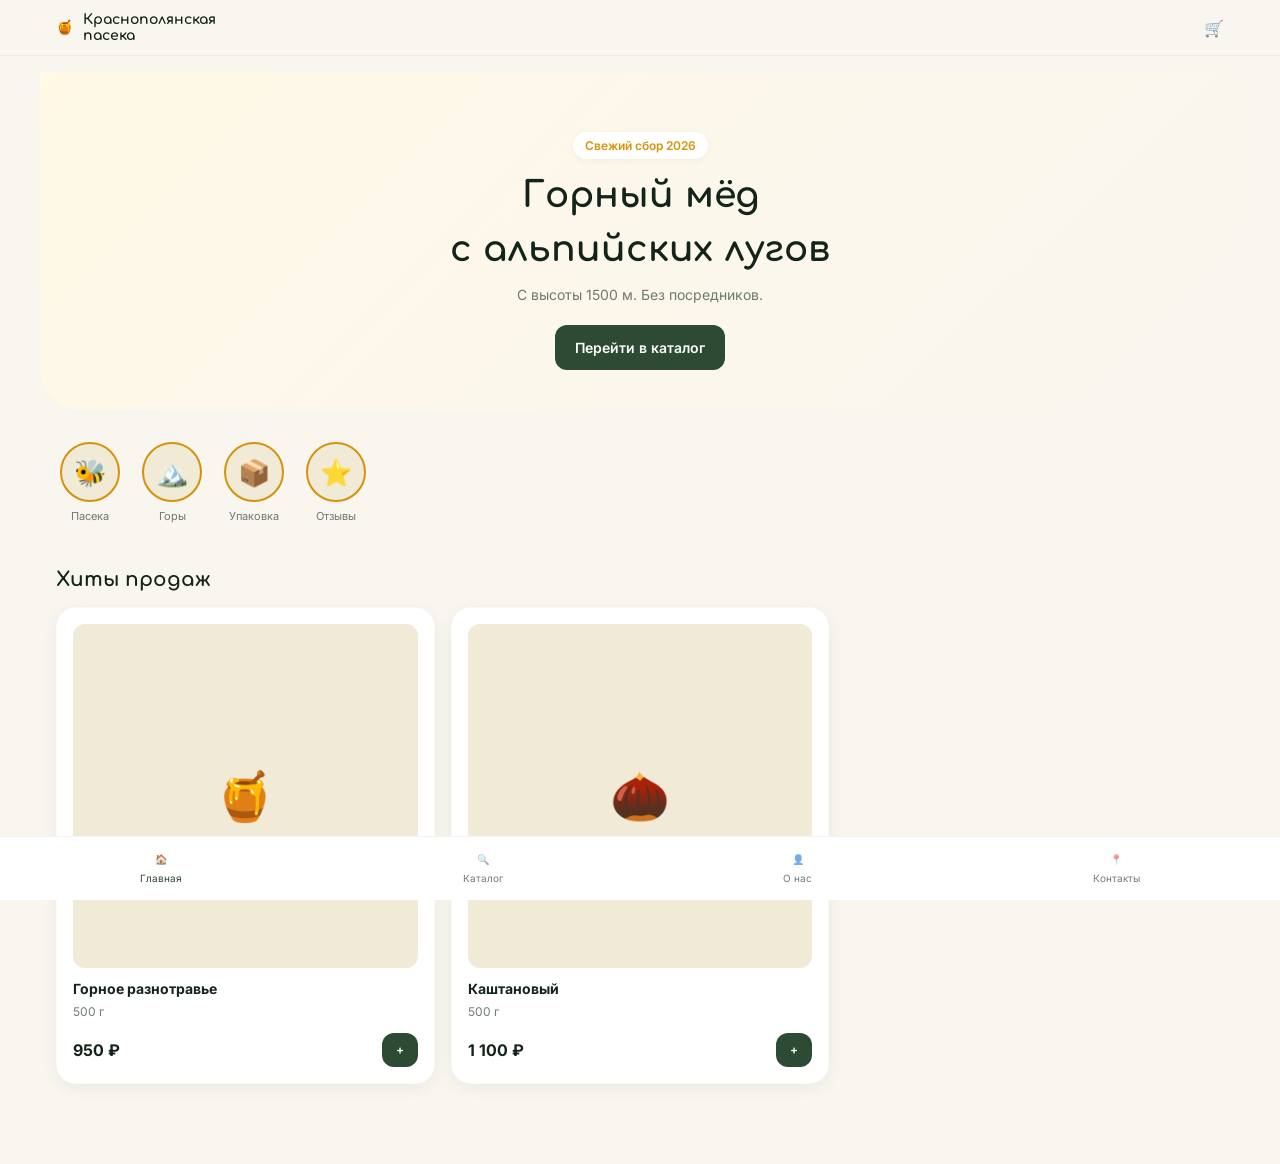
==== index.html @ b3fea141 "🚀 Initial commit: Krasnopolyanskaya paseka website" ====
<!DOCTYPE html>
<html lang="ru">
<head>
  <meta charset="UTF-8">
  <meta name="viewport" content="width=device-width, initial-scale=1.0">
  <title>Краснополянская пасека | Горный мёд</title>
  <link href="https://fonts.googleapis.com/css2?family=Comfortaa:wght@400;700&family=Inter:wght@400;500;600&display=swap" rel="stylesheet">
  <link rel="stylesheet" href="css/variables.css">
  <link rel="stylesheet" href="css/reset.css">
  <link rel="stylesheet" href="css/layout.css">
  <link rel="stylesheet" href="css/components.css">
  <link rel="stylesheet" href="css/pages.css">
</head>
<body>
  <header class="site-header">
    <div class="container header-inner">
      <a href="index.html" class="logo">🍯 <span>Краснополянская<br>пасека</span></a>
      <button onclick="toggleDrawer()" style="position:relative;">🛒 <span class="cart-badge">0</span></button>
    </div>
  </header>

  <main>
    <section class="hero container">
      <span style="background:#fff;padding:6px 12px;border-radius:20px;font-size:12px;font-weight:600;color:var(--color-honey);box-shadow:0 2px 8px rgba(0,0,0,0.05);">Свежий сбор 2026</span>
      <h1>Горный мёд<br>с альпийских лугов</h1>
      <p>С высоты 1500 м. Без посредников.</p>
      <a href="catalog.html" class="btn btn-primary">Перейти в каталог</a>
    </section>

    <section class="container">
      <div class="stories-row">
        <div class="story-item"><div class="story-icon">🐝</div><div class="story-label">Пасека</div></div>
        <div class="story-item"><div class="story-icon">🏔️</div><div class="story-label">Горы</div></div>
        <div class="story-item"><div class="story-icon">📦</div><div class="story-label">Упаковка</div></div>
        <div class="story-item"><div class="story-icon">⭐</div><div class="story-label">Отзывы</div></div>
      </div>

      <h2 class="section-title">Хиты продаж</h2>
      <div class="product-grid">
        <a href="product.html?id=1" class="card product-card">
          <div class="product-img">🍯</div>
          <h3 style="font-size:14px;">Горное разнотравье</h3>
          <p style="font-size:12px;color:var(--text-muted);margin:4px 0 12px;">500 г</p>
          <div class="product-meta">
            <span style="font-weight:700;">950 ₽</span>
            <button class="btn btn-primary btn-sm" onclick="event.preventDefault(); window.cart.add({id:1,name:'Горное разнотравье',price:950,img:'🍯'})">+</button>
          </div>
        </a>
        <a href="product.html?id=2" class="card product-card">
          <div class="product-img">🌰</div>
          <h3 style="font-size:14px;">Каштановый</h3>
          <p style="font-size:12px;color:var(--text-muted);margin:4px 0 12px;">500 г</p>
          <div class="product-meta">
            <span style="font-weight:700;">1 100 ₽</span>
            <button class="btn btn-primary btn-sm" onclick="event.preventDefault(); window.cart.add({id:2,name:'Каштановый',price:1100,img:'🌰'})">+</button>
          </div>
        </a>
      </div>
    </section>
  </main>

  <nav class="bottom-nav">
    <a href="index.html" class="nav-link active">🏠<span>Главная</span></a>
    <a href="catalog.html" class="nav-link">🔍<span>Каталог</span></a>
    <a href="about.html" class="nav-link">👤<span>О нас</span></a>
    <a href="contacts.html" class="nav-link">📍<span>Контакты</span></a>
  </nav>

  <div class="drawer-overlay" id="cart-overlay" onclick="toggleDrawer()"></div>
  <aside class="drawer" id="cart-drawer">
    <div style="padding:16px;border-bottom:1px solid #eee;display:flex;justify-content:space-between;">
      <b>Корзина</b> <button onclick="toggleDrawer()">✕</button>
    </div>
    <div id="cart-items" style="padding:16px;flex:1;overflow-y:auto;"></div>
    <div style="padding:16px;border-top:1px solid #eee;background:#fff;">
      <div style="display:flex;justify-content:space-between;margin-bottom:12px;">
        <span>Итого:</span> <span id="cart-total" style="font-weight:700;font-size:18px;">0 ₽</span>
      </div>
      <a href="cart.html" class="btn btn-primary" style="width:100%;">Оформить заказ</a>
    </div>
  </aside>

  <div class="toast" id="toast"></div>
  <script src="js/app.js" type="module"></script>
</body>
</html>
---- css/variables.css ----
:root {
  --color-honey: #D4930A;
  --color-honey-light: #FFF9E6;
  --color-pine: #2C4A34;
  --color-pine-dark: #14241B;
  --color-cream: #F9F6F0;
  --color-sand: #F0EAD6;
  --text-muted: rgba(20, 36, 27, 0.6);
  
  --font-display: 'Comfortaa', system-ui, sans-serif;
  --font-body: 'Inter', system-ui, sans-serif;
  
  --radius-sm: 8px;
  --radius-md: 12px;
  --radius-lg: 20px;
  --radius-full: 999px;
  
  --shadow-soft: 0 4px 16px rgba(20, 36, 27, 0.06);
  
  --header-height: 56px;
  --nav-height: 64px;
}
---- css/layout.css ----
.container { width: 100%; max-width: 1200px; margin: 0 auto; padding: 0 16px; }

.site-header {
  position: fixed; top: 0; left: 0; width: 100%; height: var(--header-height);
  background: rgba(249, 246, 240, 0.95); backdrop-filter: blur(10px);
  border-bottom: 1px solid rgba(44, 74, 52, 0.05); z-index: 40;
  display: flex; align-items: center;
}
.header-inner { display: flex; justify-content: space-between; align-items: center; width: 100%; }
.logo { display: flex; align-items: center; gap: 10px; font-family: var(--font-display); font-weight: 700; font-size: 14px; line-height: 1.1; }

.bottom-nav {
  position: fixed; bottom: 0; left: 0; width: 100%; height: var(--nav-height);
  background: #fff; border-top: 1px solid rgba(0,0,0,0.05); z-index: 40;
  display: flex; justify-content: space-around; align-items: center;
  padding-bottom: env(safe-area-inset-bottom);
}
.nav-link { display: flex; flex-direction: column; align-items: center; gap: 4px; font-size: 10px; color: var(--text-muted); transition: .2s; }
.nav-link.active { color: var(--color-pine); }
.nav-link svg { width: 22px; height: 22px; }

main { padding-top: calc(var(--header-height) + 16px); }
---- css/components.css ----
.btn {
  display: inline-flex; align-items: center; justify-content: center; gap: 8px;
  padding: 12px 20px; border-radius: var(--radius-md); font-weight: 600; font-size: 14px;
  transition: .2s; cursor: pointer;
}
.btn:active { transform: scale(0.97); }
.btn-primary { background: var(--color-pine); color: #fff; }
.btn-outline { background: transparent; border: 1px solid var(--color-pine); color: var(--color-pine); }
.btn-sm { padding: 8px 14px; font-size: 12px; }

.card { background: #fff; border-radius: var(--radius-lg); padding: 16px; box-shadow: var(--shadow-soft); border: 1px solid rgba(0,0,0,0.02); }

.drawer-overlay {
  position: fixed; inset: 0; background: rgba(0,0,0,0.4); z-index: 50;
  opacity: 0; pointer-events: none; transition: .3s;
}
.drawer-overlay.open { opacity: 1; pointer-events: auto; }

.drawer {
  position: fixed; top: 0; right: 0; bottom: 0; width: 100%; max-width: 380px;
  background: var(--color-cream); z-index: 60; transform: translateX(100%);
  transition: .4s cubic-bezier(.16,1,.3,1); display: flex; flex-direction: column;
}
.drawer.open { transform: translateX(0); }

.toast {
  position: fixed; top: 80px; left: 50%; transform: translateX(-50%) translateY(-100px);
  background: var(--color-pine); color: #fff; padding: 10px 16px; border-radius: var(--radius-full);
  font-size: 13px; font-weight: 500; z-index: 70; transition: .4s; pointer-events: none;
}
.toast.show { transform: translateX(-50%) translateY(0); }

.cart-badge {
  position: absolute; top: -4px; right: -4px; width: 18px; height: 18px;
  background: var(--color-honey); color: #fff; border-radius: 50%;
  font-size: 10px; display: flex; align-items: center; justify-content: center;
  font-weight: bold; transform: scale(0); transition: .2s;
}
.cart-badge.active { transform: scale(1); }
---- css/pages.css ----
.hero { background: linear-gradient(135deg, #FFF9E6 0%, var(--color-cream) 100%); padding: 40px 0 30px; text-align: center; border-radius: 0 0 32px 32px; margin-bottom: 24px; }
.hero h1 { font-family: var(--font-display); font-size: 28px; margin: 12px 0 8px; }
.hero p { color: var(--text-muted); font-size: 14px; margin-bottom: 20px; }

.stories-row { display: flex; gap: 14px; overflow-x: auto; padding: 8px 0 16px; -webkit-overflow-scrolling: touch; }
.stories-row::-webkit-scrollbar { display: none; }
.story-item { min-width: 68px; text-align: center; }
.story-icon { width: 60px; height: 60px; background: var(--color-sand); border-radius: 50%; margin: 0 auto 6px; display: flex; align-items: center; justify-content: center; font-size: 26px; border: 2px solid var(--color-honey); }
.story-label { font-size: 11px; color: var(--text-muted); }

.section-title { font-family: var(--font-display); font-size: 20px; font-weight: 700; margin: 24px 0 12px; }

.product-grid { display: grid; grid-template-columns: repeat(2, 1fr); gap: 12px; }
.product-card { display: flex; flex-direction: column; height: 100%; }
.product-img { background: var(--color-sand); border-radius: 12px; aspect-ratio: 1/1; display: flex; align-items: center; justify-content: center; font-size: 48px; margin-bottom: 10px; }
.product-meta { display: flex; justify-content: space-between; align-items: center; margin-top: auto; }

.filters-bar { display: flex; gap: 8px; overflow-x: auto; padding: 4px 0 12px; }
.filter-btn { padding: 8px 14px; background: #fff; border: 1px solid #eee; border-radius: 20px; font-size: 12px; white-space: nowrap; transition: .2s; }
.filter-btn.active { background: var(--color-pine); color: #fff; border-color: var(--color-pine); }

.contact-form input, .contact-form textarea { width: 100%; padding: 12px; border: 1px solid #e0e0e0; border-radius: 10px; margin-bottom: 12px; background: #fff; }
.faq-item { background: #fff; border-radius: 12px; margin-bottom: 10px; overflow: hidden; }
.faq-q { padding: 16px; font-weight: 600; cursor: pointer; display: flex; justify-content: space-between; }
.faq-a { padding: 0 16px 16px; font-size: 14px; color: var(--text-muted); display: none; }
.faq-item.open .faq-a { display: block; }

@media (min-width: 768px) {
  .product-grid { grid-template-columns: repeat(3, 1fr); gap: 16px; }
  .hero { padding: 60px 0 40px; border-radius: 0 0 40px 40px; }
  .hero h1 { font-size: 36px; }
  .cart-layout { display: grid; grid-template-columns: 2fr 1fr; gap: 24px; }
}
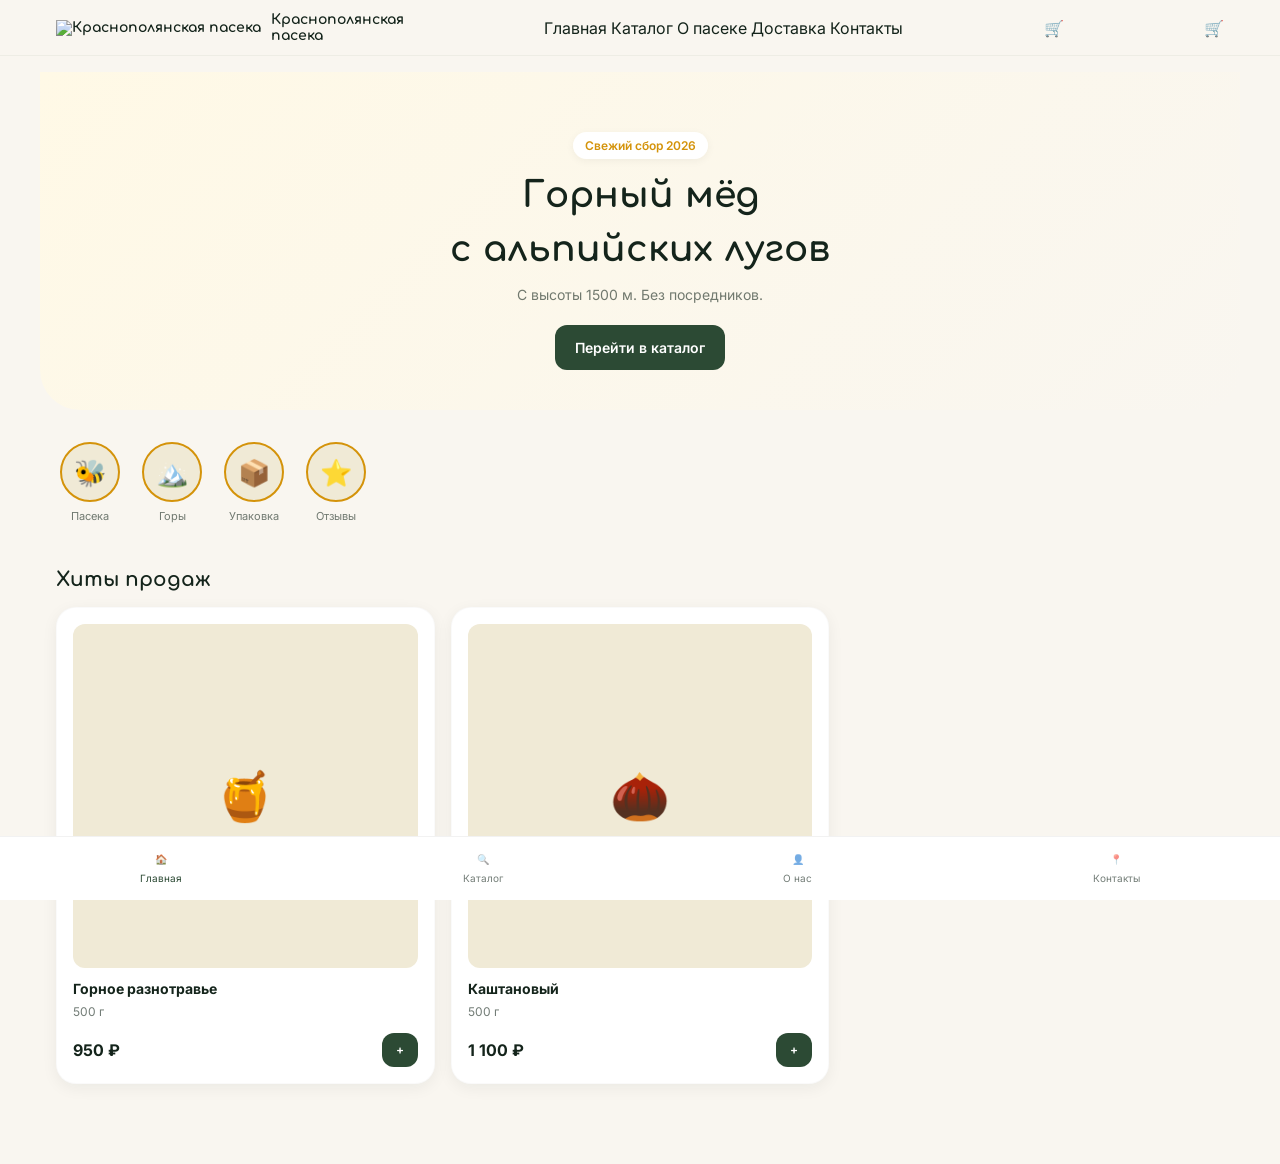
==== commit 998b286d: "Описание изменений" ====
--- a/index.html
+++ b/index.html
@@ -13,11 +13,35 @@
 </head>
 <body>
   <header class="site-header">
-    <div class="container header-inner">
-      <a href="index.html" class="logo">🍯 <span>Краснополянская<br>пасека</span></a>
-      <button onclick="toggleDrawer()" style="position:relative;">🛒 <span class="cart-badge">0</span></button>
+  <div class="container header-inner">
+    <!-- Логотип -->
+    <a href="index.html" class="logo">
+      <img src="img/logo/logo.svg" alt="Краснополянская пасека" class="logo-img">
+      <span class="logo-text">Краснополянская<br>пасека</span>
+    </a>
+    
+    <!-- Десктопное меню (только на ПК) -->
+    <nav class="desktop-nav desktop-only">
+      <a href="index.html">Главная</a>
+      <a href="catalog.html">Каталог</a>
+      <a href="about.html">О пасеке</a>
+      <a href="delivery.html">Доставка</a>
+      <a href="contacts.html">Контакты</a>
+    </nav>
+    
+    <!-- Корзина -->
+    <button onclick="toggleDrawer()" style="position:relative;" class="mobile-only">
+      🛒 <span class="cart-badge">0</span>
+    </button>
+    
+    <!-- Корзина + меню на ПК -->
+    <div class="desktop-only" style="display:flex;gap:16px;align-items:center;">
+      <button onclick="toggleDrawer()" style="position:relative;">
+        🛒 <span class="cart-badge">0</span>
+      </button>
     </div>
-  </header>
+  </div>
+</header>
 
   <main>
     <section class="hero container">
